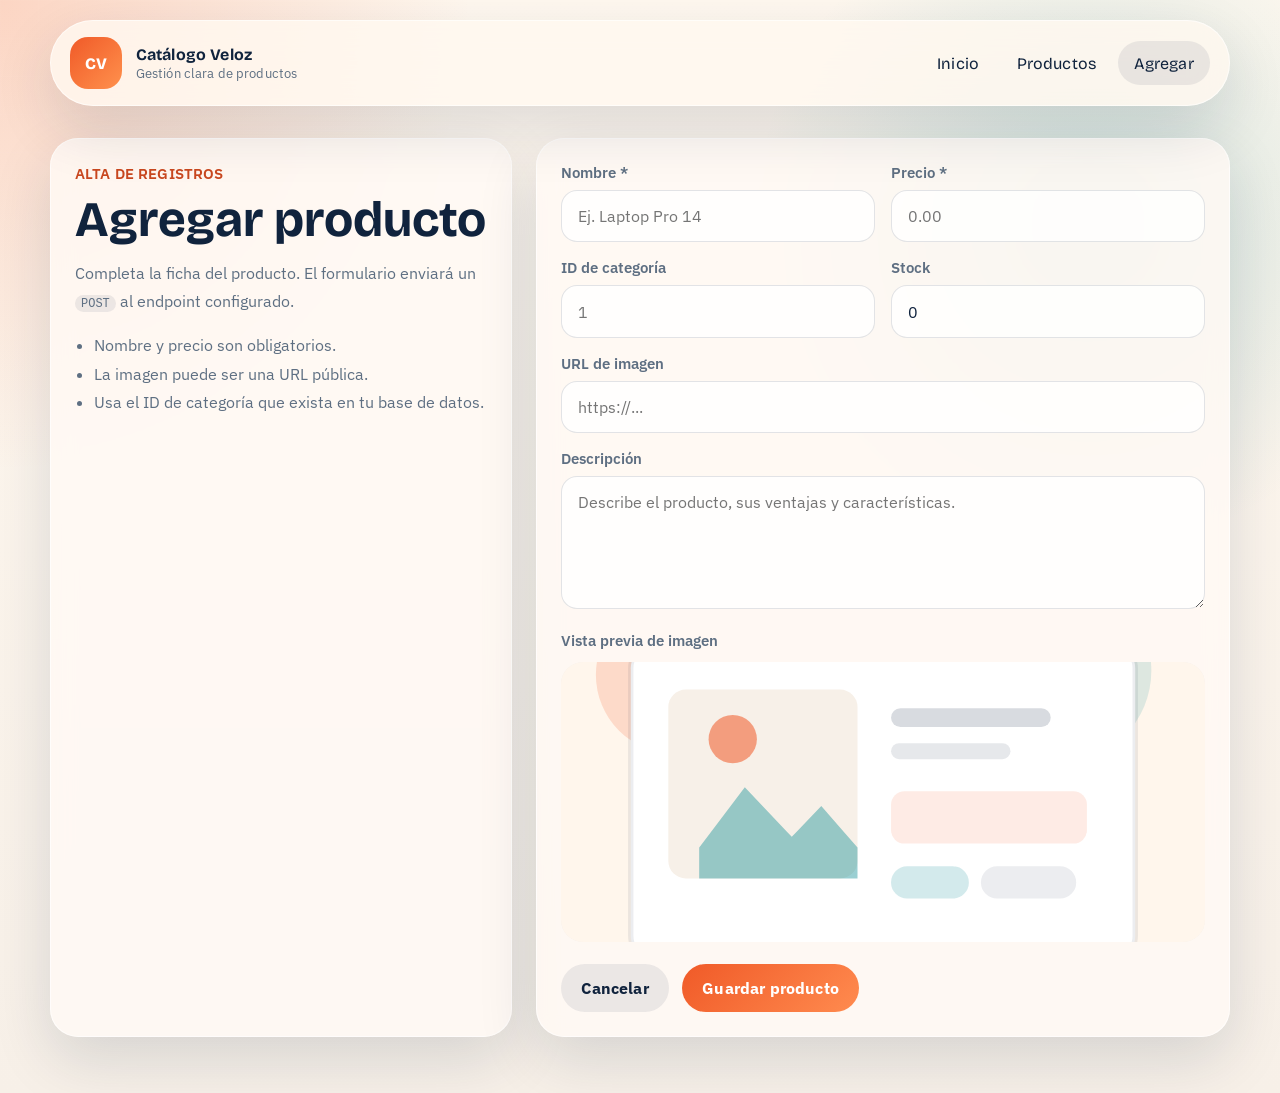
==== agregar-producto.html @ 11f0fb9d "Desarrollo de la paguina, que consume la API en el mismo servidor" ====
<!DOCTYPE html>
<html lang="es">
<head>
  <meta charset="UTF-8">
  <meta name="viewport" content="width=device-width, initial-scale=1.0">
  <title>Catálogo Veloz | Agregar producto</title>
  <link rel="preconnect" href="https://fonts.googleapis.com">
  <link rel="preconnect" href="https://fonts.gstatic.com" crossorigin>
  <link href="https://fonts.googleapis.com/css2?family=Bricolage+Grotesque:wght@400;500;700;800&family=IBM+Plex+Sans:wght@400;500;600&display=swap" rel="stylesheet">
  <link rel="stylesheet" href="./css/styles.css">
</head>
<body data-page="agregar">
  <div class="page-shell">
    <header class="site-header">
      <a class="brand" href="./index.html">
        <span class="brand-mark">CV</span>
        <span>
          <strong>Catálogo Veloz</strong>
          <small>Gestión clara de productos</small>
        </span>
      </a>
      <nav class="site-nav">
        <a href="./index.html">Inicio</a>
        <a href="./productos.html">Productos</a>
        <a class="active" href="./agregar-producto.html">Agregar</a>
      </nav>
    </header>

    <main>
      <section class="form-layout">
        <article class="form-copy card-panel">
          <span class="eyebrow">Alta de registros</span>
          <h1>Agregar producto</h1>
          <p>
            Completa la ficha del producto. El formulario enviará un <code>POST</code> al endpoint configurado.
          </p>
          <ul class="check-list">
            <li>Nombre y precio son obligatorios.</li>
            <li>La imagen puede ser una URL pública.</li>
            <li>Usa el ID de categoría que exista en tu base de datos.</li>
          </ul>
        </article>

        <form id="producto-form" class="product-form card-panel">
          <div class="form-grid">
            <label class="field">
              <span>Nombre *</span>
              <input name="nombre" type="text" required maxlength="120" placeholder="Ej. Laptop Pro 14">
            </label>

            <label class="field">
              <span>Precio *</span>
              <input name="precio" type="number" required min="0" step="0.01" placeholder="0.00">
            </label>

            <label class="field">
              <span>ID de categoría</span>
              <input name="categoria_id" type="number" min="1" step="1" placeholder="1">
            </label>

            <label class="field">
              <span>Stock</span>
              <input name="stock" type="number" min="0" step="1" value="0">
            </label>

            <label class="field field-full">
              <span>URL de imagen</span>
              <input id="imagen-input" name="imagen_url" type="url" placeholder="https://...">
            </label>

            <label class="field field-full">
              <span>Descripción</span>
              <textarea name="descripcion" rows="5" placeholder="Describe el producto, sus ventajas y características."></textarea>
            </label>
          </div>

          <div class="preview-box">
            <span>Vista previa de imagen</span>
            <img id="preview-image" src="./img/product-placeholder.svg" alt="Vista previa del producto">
          </div>

          <div class="form-actions">
            <a class="btn btn-secondary" href="./productos.html">Cancelar</a>
            <button id="submit-button" class="btn btn-primary" type="submit">Guardar producto</button>
          </div>
        </form>
      </section>
    </main>
  </div>

  <div id="toast" class="toast" role="status" aria-live="polite"></div>
  <script type="module" src="./js/agregar-producto.js"></script>
</body>
</html>
---- css/styles.css ----
:root {
  --bg: #f7f0e8;
  --bg-soft: #fffaf5;
  --surface: rgba(255, 250, 245, 0.84);
  --surface-strong: #fff8f0;
  --ink: #10233d;
  --muted: #5e6f82;
  --line: rgba(16, 35, 61, 0.12);
  --primary: #f05a28;
  --primary-dark: #c9471f;
  --secondary: #0f8c94;
  --secondary-soft: rgba(15, 140, 148, 0.12);
  --danger: #c53a3a;
  --shadow: 0 22px 60px rgba(16, 35, 61, 0.14);
  --radius-xl: 28px;
  --radius-lg: 22px;
  --radius-md: 16px;
  --radius-sm: 12px;
  --container: 1180px;
}

* {
  box-sizing: border-box;
}

html {
  scroll-behavior: smooth;
}

body {
  margin: 0;
  min-height: 100vh;
  font-family: "IBM Plex Sans", sans-serif;
  color: var(--ink);
  background:
    radial-gradient(circle at top left, rgba(240, 90, 40, 0.22), transparent 28%),
    radial-gradient(circle at 85% 20%, rgba(15, 140, 148, 0.18), transparent 24%),
    linear-gradient(180deg, #fff8ef 0%, var(--bg) 100%);
}

body::before {
  content: "";
  position: fixed;
  inset: 0;
  pointer-events: none;
  background-image:
    linear-gradient(rgba(255, 255, 255, 0.22) 1px, transparent 1px),
    linear-gradient(90deg, rgba(255, 255, 255, 0.18) 1px, transparent 1px);
  background-size: 38px 38px;
  mask-image: linear-gradient(180deg, rgba(0, 0, 0, 0.5), transparent 85%);
  opacity: 0.3;
}

img {
  max-width: 100%;
  display: block;
}

button,
input,
select,
textarea {
  font: inherit;
}

button {
  cursor: pointer;
}

code {
  padding: 0.12rem 0.38rem;
  border-radius: 999px;
  background: rgba(16, 35, 61, 0.08);
  font-size: 0.92em;
}

.page-shell {
  width: min(calc(100% - 2rem), var(--container));
  margin: 0 auto;
  padding: 1.25rem 0 3.5rem;
}

.site-header {
  position: sticky;
  top: 1rem;
  z-index: 30;
  display: flex;
  align-items: center;
  justify-content: space-between;
  gap: 1rem;
  margin-bottom: 2rem;
  padding: 1rem 1.2rem;
  border: 1px solid rgba(255, 255, 255, 0.6);
  border-radius: 999px;
  background: rgba(255, 248, 240, 0.82);
  backdrop-filter: blur(18px);
  box-shadow: var(--shadow);
}

.brand {
  display: inline-flex;
  align-items: center;
  gap: 0.85rem;
  color: inherit;
  text-decoration: none;
}

.brand strong,
.brand small,
.site-nav a,
.eyebrow,
.btn,
.text-link {
  letter-spacing: 0.01em;
}

.brand strong,
.site-nav a,
.hero h1,
.section-head h1,
.section-head h2,
.detail-title,
.form-copy h1 {
  font-family: "Bricolage Grotesque", sans-serif;
}

.brand small {
  display: block;
  color: var(--muted);
}

.brand-mark {
  display: grid;
  place-items: center;
  width: 52px;
  height: 52px;
  border-radius: 18px;
  background: linear-gradient(135deg, var(--primary), #ff914d);
  color: #fff;
  font-weight: 800;
  font-family: "Bricolage Grotesque", sans-serif;
}

.site-nav {
  display: inline-flex;
  gap: 0.35rem;
  flex-wrap: wrap;
}

.site-nav a {
  padding: 0.78rem 1rem;
  border-radius: 999px;
  color: var(--ink);
  text-decoration: none;
  transition: 0.2s ease;
}

.site-nav a:hover,
.site-nav a.active {
  background: rgba(16, 35, 61, 0.08);
}

main {
  display: grid;
  gap: 1.5rem;
}

.hero,
.section-block,
.card-panel,
.detail-layout,
.empty-state,
.product-card,
.mini-stat,
.stat-card {
  border: 1px solid rgba(255, 255, 255, 0.6);
  background: var(--surface);
  backdrop-filter: blur(12px);
  box-shadow: var(--shadow);
}

.hero {
  display: grid;
  grid-template-columns: minmax(0, 1.4fr) minmax(300px, 0.9fr);
  gap: 1.5rem;
  padding: 2rem;
  border-radius: var(--radius-xl);
}

.hero-copy h1,
.section-head h1,
.section-head h2,
.form-copy h1,
.detail-title {
  margin: 0;
  line-height: 0.98;
}

.hero-copy h1 {
  max-width: 12ch;
  font-size: clamp(2.6rem, 5vw, 4.8rem);
}

.hero-copy p,
.form-copy p,
.detail-description,
.empty-state p {
  color: var(--muted);
  line-height: 1.7;
}

.hero-actions,
.form-actions,
.card-actions,
.detail-actions {
  display: flex;
  flex-wrap: wrap;
  gap: 0.85rem;
}

.hero-panel {
  display: grid;
  gap: 1rem;
}

.stat-card,
.mini-stat {
  padding: 1.15rem 1.2rem;
  border-radius: var(--radius-lg);
}

.stat-card strong,
.mini-stat strong {
  display: block;
  margin-top: 0.35rem;
  font-size: clamp(1.6rem, 4vw, 2.6rem);
  font-family: "Bricolage Grotesque", sans-serif;
}

.stat-card-accent {
  background: linear-gradient(135deg, rgba(15, 140, 148, 0.18), rgba(255, 248, 240, 0.95));
}

.stat-label,
.mini-stat span,
.eyebrow,
.field span,
.preview-box span,
.product-badge,
.label-muted {
  font-size: 0.92rem;
  font-weight: 600;
  color: var(--muted);
}

.eyebrow {
  display: inline-block;
  margin-bottom: 0.8rem;
  color: var(--primary-dark);
  text-transform: uppercase;
}

.section-block,
.card-panel,
.detail-layout,
.empty-state {
  border-radius: var(--radius-xl);
  padding: 1.5rem;
}

.compact-top {
  padding-top: 1.25rem;
}

.section-head {
  display: flex;
  align-items: center;
  justify-content: space-between;
  gap: 1rem;
  margin-bottom: 1.2rem;
}

.section-head h1,
.section-head h2,
.form-copy h1,
.detail-title {
  font-size: clamp(2rem, 4vw, 3.1rem);
}

.btn,
.text-link,
.icon-btn {
  transition: 0.2s ease;
}

.btn {
  display: inline-flex;
  align-items: center;
  justify-content: center;
  min-height: 48px;
  padding: 0.85rem 1.25rem;
  border: 0;
  border-radius: 999px;
  text-decoration: none;
  font-weight: 700;
}

.btn-primary {
  background: linear-gradient(135deg, var(--primary), #ff8b4f);
  color: #fff;
}

.btn-primary:hover {
  transform: translateY(-1px);
  box-shadow: 0 16px 28px rgba(240, 90, 40, 0.28);
}

.btn-secondary {
  background: rgba(16, 35, 61, 0.08);
  color: var(--ink);
}

.btn-secondary:hover,
.text-link:hover,
.icon-btn:hover {
  background: rgba(16, 35, 61, 0.13);
}

.btn-danger {
  background: rgba(197, 58, 58, 0.12);
  color: var(--danger);
}

.text-link {
  color: var(--ink);
  font-weight: 700;
  text-decoration: none;
}

.toolbar,
.stats-row,
.form-grid,
.meta-grid,
.product-grid {
  display: grid;
  gap: 1rem;
}

.toolbar,
.stats-row {
  grid-template-columns: repeat(3, minmax(0, 1fr));
}

.search-field {
  grid-column: span 2;
}

.field {
  display: grid;
  gap: 0.5rem;
}

.field input,
.field select,
.field textarea {
  width: 100%;
  padding: 0.95rem 1rem;
  border: 1px solid var(--line);
  border-radius: var(--radius-md);
  background: rgba(255, 255, 255, 0.78);
  color: var(--ink);
  outline: none;
}

.field input:focus,
.field select:focus,
.field textarea:focus {
  border-color: rgba(15, 140, 148, 0.65);
  box-shadow: 0 0 0 4px rgba(15, 140, 148, 0.12);
}

.product-grid {
  grid-template-columns: repeat(auto-fit, minmax(260px, 1fr));
}

.product-card {
  overflow: hidden;
  border-radius: var(--radius-lg);
}

.product-media {
  aspect-ratio: 16 / 10;
  background: linear-gradient(135deg, rgba(240, 90, 40, 0.14), rgba(15, 140, 148, 0.15));
}

.product-media img {
  width: 100%;
  height: 100%;
  object-fit: cover;
}

.product-body {
  display: grid;
  gap: 0.8rem;
  padding: 1.1rem;
}

.product-badge {
  display: inline-flex;
  width: fit-content;
  padding: 0.38rem 0.7rem;
  border-radius: 999px;
  background: var(--secondary-soft);
  color: var(--secondary);
}

.product-title {
  margin: 0;
  font-size: 1.4rem;
}

.product-description {
  margin: 0;
  color: var(--muted);
}

.price-row,
.stock-row {
  display: flex;
  justify-content: space-between;
  gap: 1rem;
  align-items: center;
}

.price-row strong,
.detail-price {
  font-size: 1.6rem;
  font-family: "Bricolage Grotesque", sans-serif;
}

.icon-btn {
  display: inline-flex;
  align-items: center;
  justify-content: center;
  min-height: 44px;
  padding: 0.75rem 1rem;
  border: 1px solid transparent;
  border-radius: 999px;
  background: rgba(16, 35, 61, 0.08);
  color: var(--ink);
  text-decoration: none;
}

.detail-layout {
  display: grid;
  grid-template-columns: minmax(280px, 0.95fr) minmax(0, 1.2fr);
  gap: 1.5rem;
}

.detail-visual {
  display: grid;
  gap: 1rem;
}

.detail-image {
  overflow: hidden;
  border-radius: var(--radius-lg);
  aspect-ratio: 4 / 3;
  background: linear-gradient(135deg, rgba(240, 90, 40, 0.14), rgba(15, 140, 148, 0.15));
}

.detail-image img {
  width: 100%;
  height: 100%;
  object-fit: cover;
}

.detail-panel {
  display: grid;
  gap: 1rem;
}

.meta-grid {
  grid-template-columns: repeat(2, minmax(0, 1fr));
}

.meta-item {
  padding: 1rem;
  border-radius: var(--radius-md);
  background: rgba(16, 35, 61, 0.05);
}

.meta-item strong {
  display: block;
  margin-top: 0.25rem;
  font-size: 1.08rem;
}

.form-layout {
  display: grid;
  grid-template-columns: minmax(280px, 0.8fr) minmax(0, 1.2fr);
  gap: 1.5rem;
}

.product-form {
  display: grid;
  gap: 1.4rem;
}

.form-grid {
  grid-template-columns: repeat(2, minmax(0, 1fr));
}

.field-full {
  grid-column: 1 / -1;
}

.preview-box {
  display: grid;
  gap: 0.75rem;
}

.preview-box img {
  width: 100%;
  max-height: 280px;
  object-fit: cover;
  border-radius: var(--radius-lg);
  background: rgba(16, 35, 61, 0.05);
}

.check-list {
  margin: 0;
  padding-left: 1.2rem;
  color: var(--muted);
  line-height: 1.8;
}

.empty-state,
.loading-state {
  display: grid;
  place-items: center;
  min-height: 220px;
  text-align: center;
}

.loading-state::after {
  content: "";
  width: 42px;
  height: 42px;
  margin-top: 1rem;
  border-radius: 50%;
  border: 4px solid rgba(15, 140, 148, 0.18);
  border-top-color: var(--secondary);
  animation: spin 0.8s linear infinite;
}

.toast {
  position: fixed;
  right: 1rem;
  bottom: 1rem;
  z-index: 99;
  max-width: min(420px, calc(100% - 2rem));
  padding: 1rem 1.15rem;
  border-radius: 18px;
  background: #10233d;
  color: #fff;
  opacity: 0;
  transform: translateY(16px);
  pointer-events: none;
  transition: opacity 0.2s ease, transform 0.2s ease;
}

.toast.show {
  opacity: 1;
  transform: translateY(0);
}

.toast.error {
  background: #8d2626;
}

.toast.success {
  background: #0b6f75;
}

@keyframes spin {
  to {
    transform: rotate(360deg);
  }
}

@media (max-width: 920px) {
  .site-header,
  .section-head,
  .toolbar,
  .stats-row,
  .hero,
  .detail-layout,
  .form-layout {
    grid-template-columns: 1fr;
  }

  .site-header {
    position: static;
    border-radius: 28px;
  }

  .toolbar,
  .stats-row,
  .form-grid,
  .meta-grid {
    grid-template-columns: 1fr;
  }

  .search-field,
  .field-full {
    grid-column: auto;
  }
}

@media (max-width: 680px) {
  .page-shell {
    width: min(calc(100% - 1rem), var(--container));
  }

  .site-header {
    align-items: flex-start;
  }

  .site-nav {
    width: 100%;
  }

  .site-nav a {
    flex: 1 1 45%;
    text-align: center;
  }

  .hero,
  .section-block,
  .card-panel,
  .detail-layout,
  .empty-state {
    padding: 1.1rem;
  }

  .hero-copy h1,
  .section-head h1,
  .section-head h2,
  .form-copy h1,
  .detail-title {
    line-height: 1.05;
  }
}
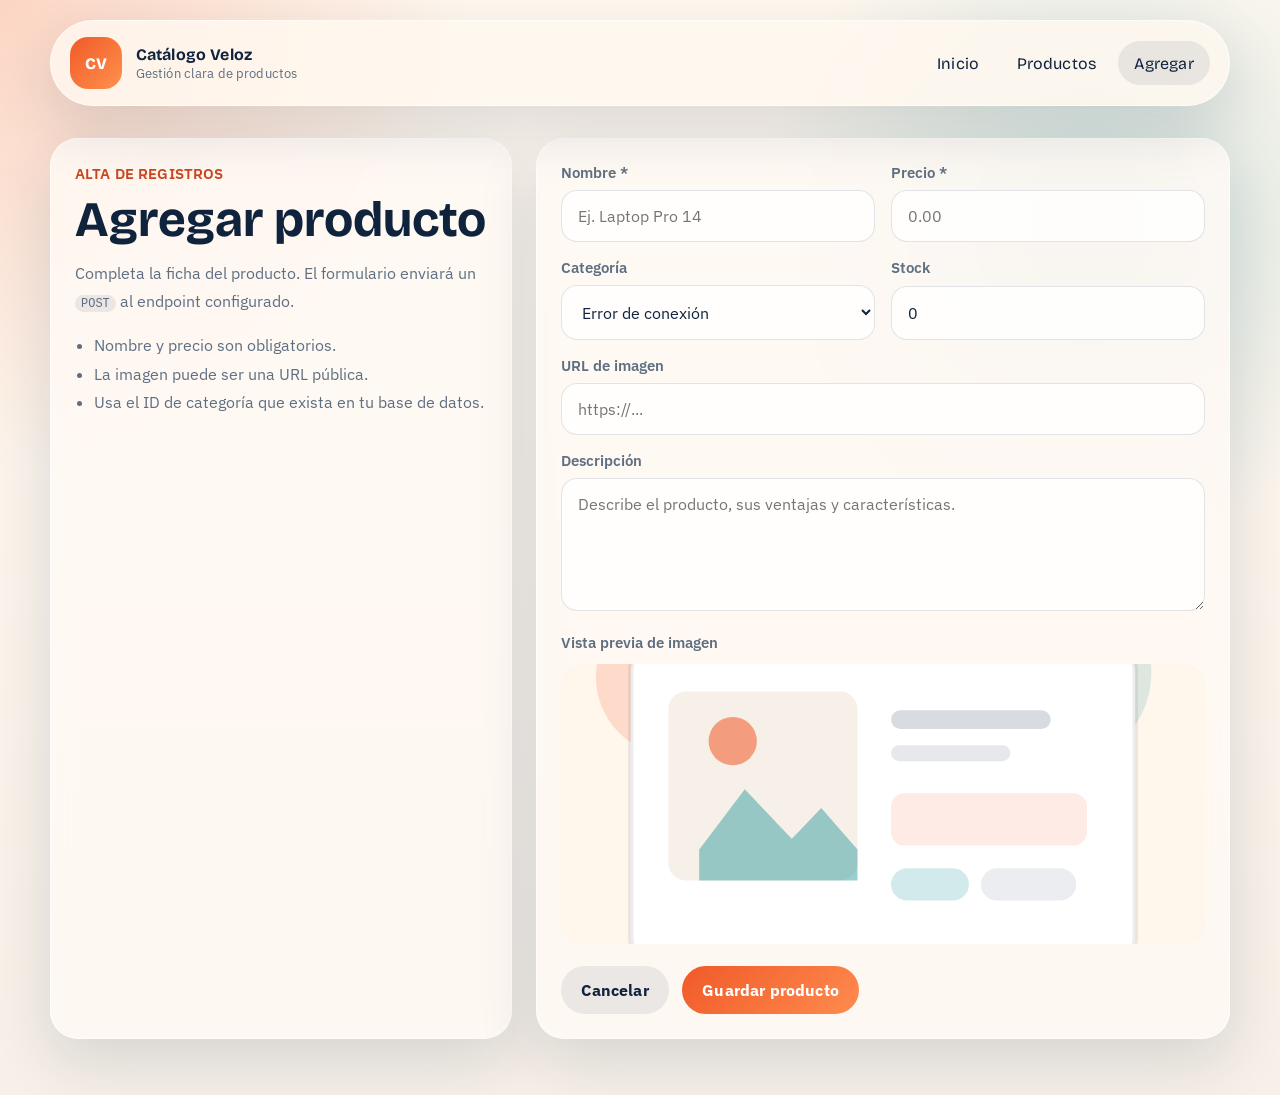
==== commit 4d42429f: "Agrege la fuincionalidad al registrar productos, ver las categorias en un combobox" ====
--- a/agregar-producto.html
+++ b/agregar-producto.html
@@ -1,14 +1,18 @@
 <!DOCTYPE html>
 <html lang="es">
+
 <head>
   <meta charset="UTF-8">
   <meta name="viewport" content="width=device-width, initial-scale=1.0">
   <title>Catálogo Veloz | Agregar producto</title>
   <link rel="preconnect" href="https://fonts.googleapis.com">
   <link rel="preconnect" href="https://fonts.gstatic.com" crossorigin>
-  <link href="https://fonts.googleapis.com/css2?family=Bricolage+Grotesque:wght@400;500;700;800&family=IBM+Plex+Sans:wght@400;500;600&display=swap" rel="stylesheet">
+  <link
+    href="https://fonts.googleapis.com/css2?family=Bricolage+Grotesque:wght@400;500;700;800&family=IBM+Plex+Sans:wght@400;500;600&display=swap"
+    rel="stylesheet">
   <link rel="stylesheet" href="./css/styles.css">
 </head>
+
 <body data-page="agregar">
   <div class="page-shell">
     <header class="site-header">
@@ -54,8 +58,10 @@
             </label>
 
             <label class="field">
-              <span>ID de categoría</span>
-              <input name="categoria_id" type="number" min="1" step="1" placeholder="1">
+              <span>Categoría</span>
+              <select name="categoria_id" id="categoria-select" required>
+                <option value="">Cargando categorías...</option>
+              </select>
             </label>
 
             <label class="field">
@@ -70,7 +76,8 @@
 
             <label class="field field-full">
               <span>Descripción</span>
-              <textarea name="descripcion" rows="5" placeholder="Describe el producto, sus ventajas y características."></textarea>
+              <textarea name="descripcion" rows="5"
+                placeholder="Describe el producto, sus ventajas y características."></textarea>
             </label>
           </div>
 
@@ -91,4 +98,5 @@
   <div id="toast" class="toast" role="status" aria-live="polite"></div>
   <script type="module" src="./js/agregar-producto.js"></script>
 </body>
-</html>
+
+</html>
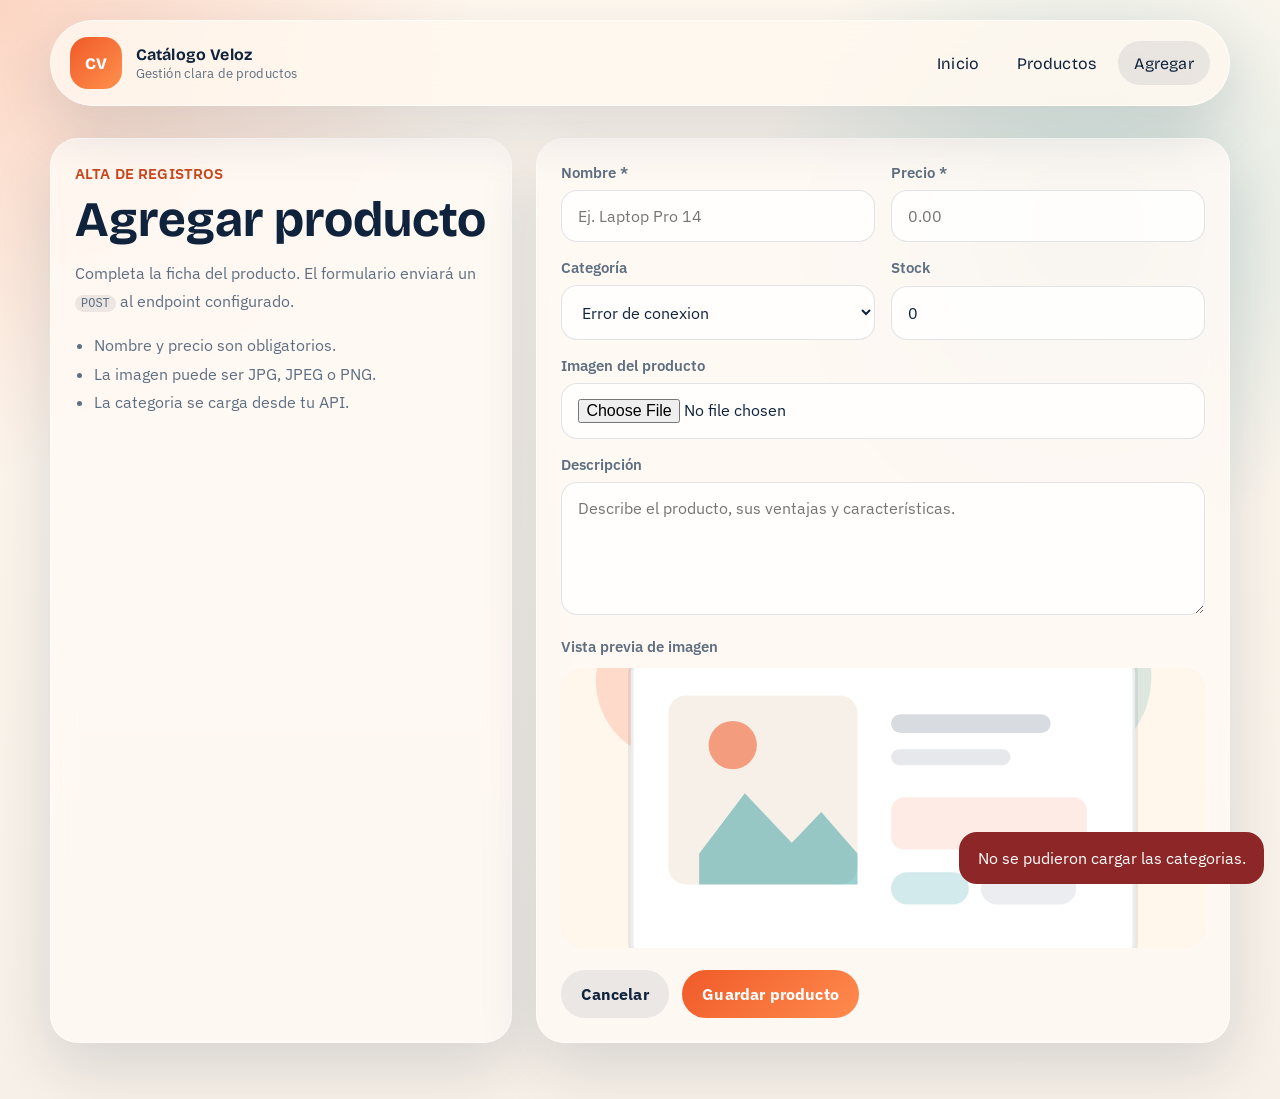
==== commit af6a4bbf: "Subir archivos a el servidor y generer rutas en bd" ====
--- a/agregar-producto.html
+++ b/agregar-producto.html
@@ -40,8 +40,8 @@
           </p>
           <ul class="check-list">
             <li>Nombre y precio son obligatorios.</li>
-            <li>La imagen puede ser una URL pública.</li>
-            <li>Usa el ID de categoría que exista en tu base de datos.</li>
+            <li>La imagen puede ser JPG, JPEG o PNG.</li>
+            <li>La categoria se carga desde tu API.</li>
           </ul>
         </article>
 
@@ -70,8 +70,8 @@
             </label>
 
             <label class="field field-full">
-              <span>URL de imagen</span>
-              <input id="imagen-input" name="imagen_url" type="url" placeholder="https://...">
+              <span>Imagen del producto</span>
+              <input id="imagen-input" name="imagen" type="file" accept=".jpg,.jpeg,.png,image/jpeg,image/png">
             </label>
 
             <label class="field field-full">
@@ -99,4 +99,4 @@
   <script type="module" src="./js/agregar-producto.js"></script>
 </body>
 
-</html>+</html>
